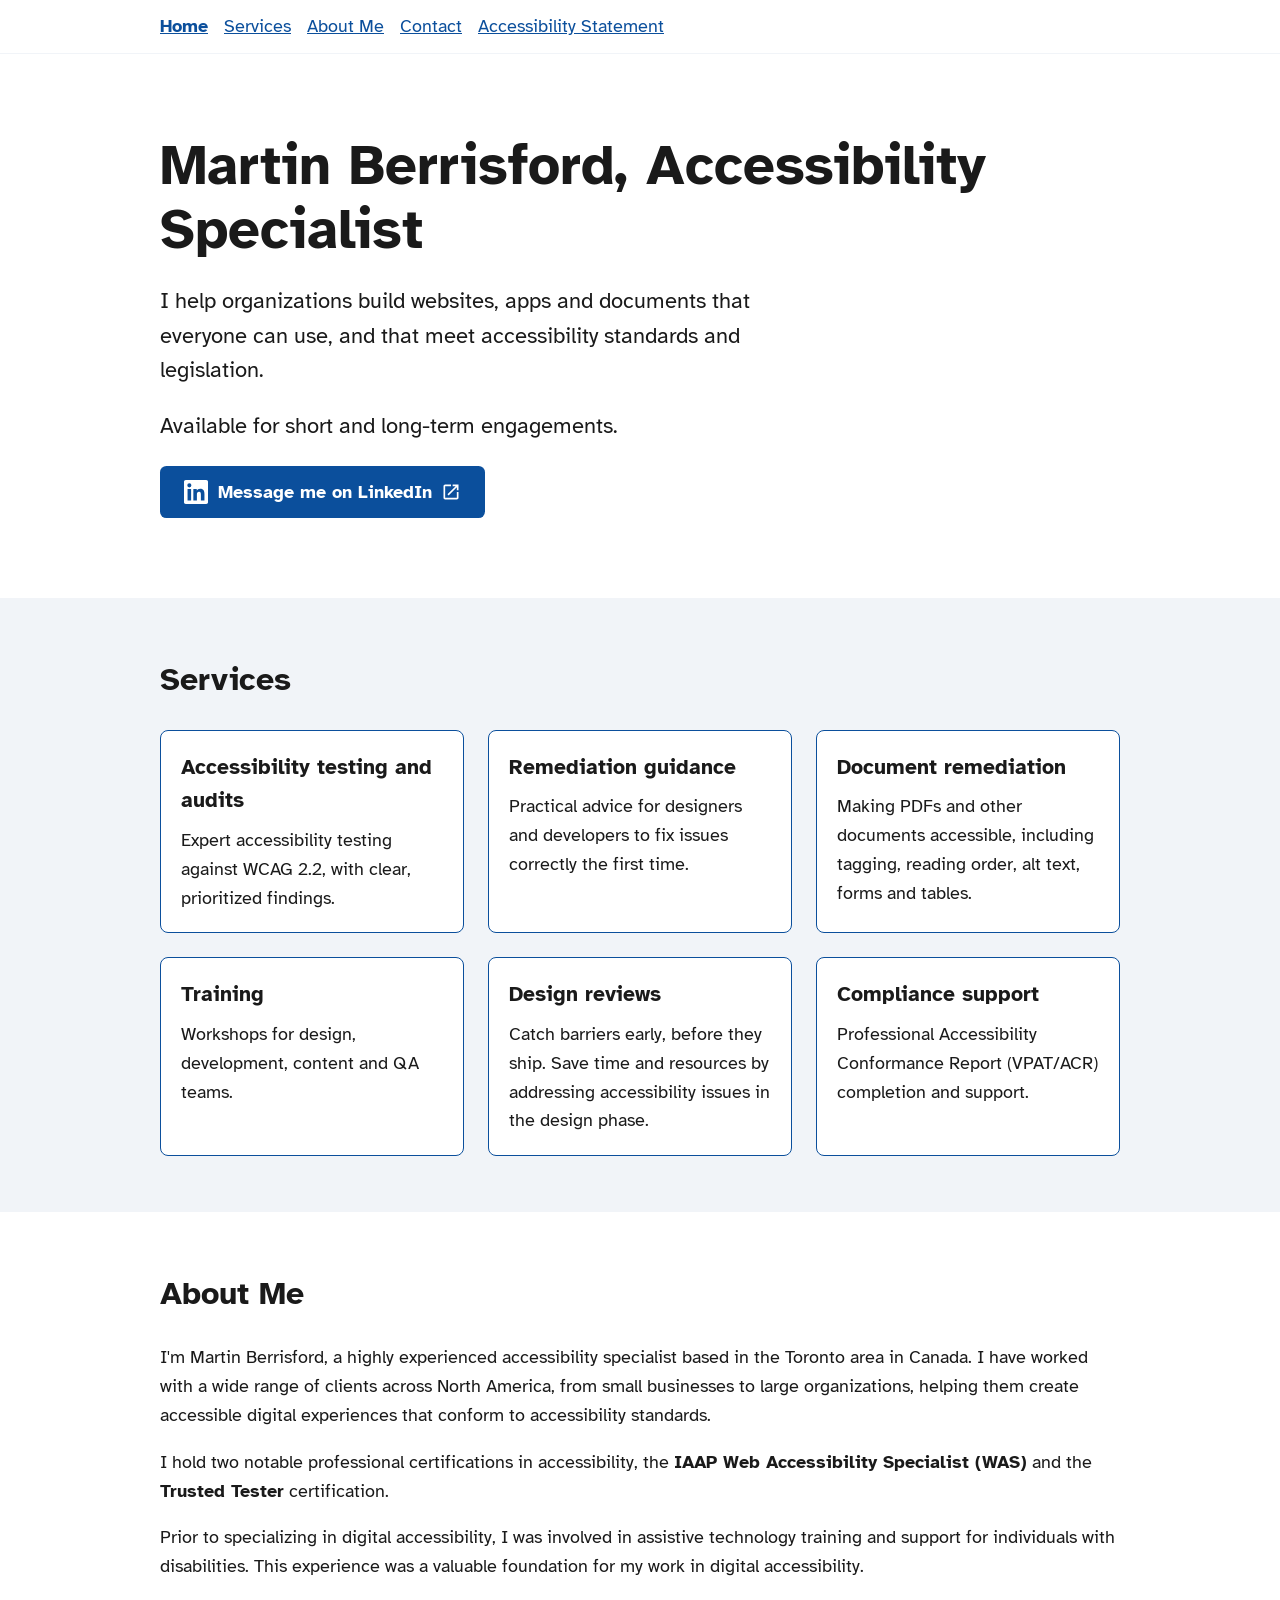
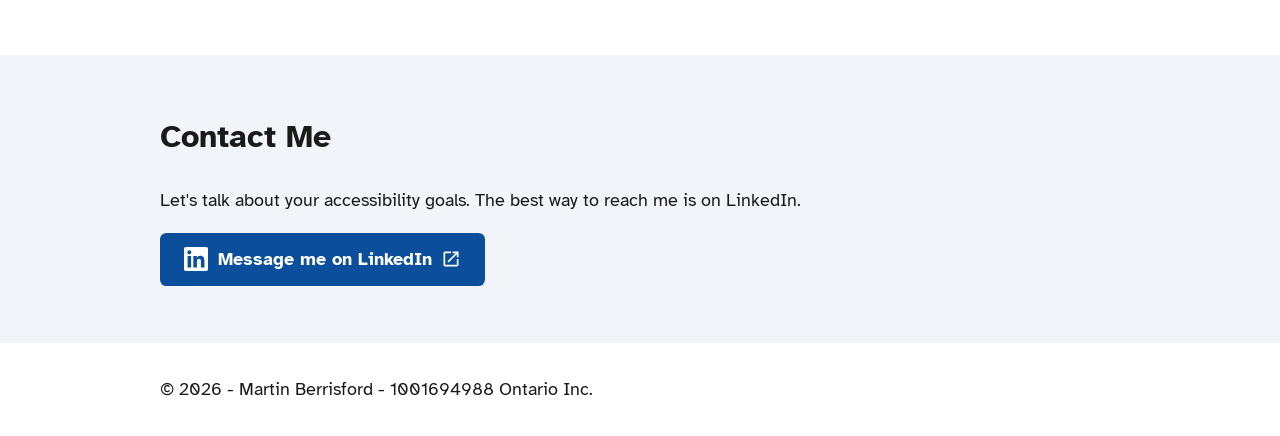
==== index.html @ 7de8f32e "Add accessibility statement page and enhance navigation structure" ====
<!doctype html>
<html lang="en">
  <head>
    <meta charset="UTF-8" />
    <meta name="viewport" content="width=device-width, initial-scale=1.0" />
    <title>Martin Berrisford, Accessibility Specialist</title>
    <meta
      name="description"
      content="Accessibility consulting: Accessibility testing, WCAG audits, remediation guidance, training and compliance support for websites, apps and documents."
    />
    <meta
      property="og:title"
      content="Martin Berrisford, Accessibility Specialist"
    />
    <meta
      property="og:description"
      content="Accessibility testing, audits, remediation guidance and training."
    />
    <meta property="og:type" content="website" />
    <meta property="og:url" content="https://accessibilityspecialist.ca/" />
    <link rel="apple-touch-icon" sizes="180x180" href="/apple-touch-icon.png" />
    <link rel="icon" type="image/png" sizes="32x32" href="/favicon-32x32.png" />
    <link rel="icon" type="image/png" sizes="16x16" href="/favicon-16x16.png" />
    <link rel="manifest" href="/site.webmanifest" />
    <link rel="stylesheet" href="styles.css" />
  </head>

  <body>
    <a class="skip-link" href="#main">Skip to main content</a>
    <header class="site-header">
      <div class="container header-inner">
        <!-- <p class="brand">Martin Berrisford - Accessibility Specialist</p> -->
        <nav aria-label="Main">
          <ul>
            <li><a href="index.html" aria-current="page">Home</a></li>
            <li><a href="#services">Services</a></li>
            <li><a href="#about">About Me</a></li>
            <li><a href="#contact">Contact</a></li>
            <li>
              <a href="accessibility-statement.html">Accessibility Statement</a>
            </li>
          </ul>
        </nav>
      </div>
    </header>

    <main id="main" tabindex="-1">
      <section class="hero">
        <div class="container">
          <h1 id="hero-heading">Martin Berrisford, Accessibility Specialist</h1>
          <!-- <h1 id="hero-heading">Need an Accessibility Specialist?</h1> -->
          <p class="lead">
            I help organizations build websites, apps and documents that
            everyone can use, and that meet accessibility standards and
            legislation.
          </p>
          <p class="lead">Available for short and long-term engagements.</p>
          <a
            class="button"
            href="https://www.linkedin.com/in/martin-berrisford-5a77aa8/"
            target="_blank"
            rel="noopener noreferrer"
            ><svg
              class="icon"
              aria-hidden="true"
              focusable="false"
              viewBox="0 0 24 24"
              width="24"
              height="24"
            >
              <path
                fill="currentColor"
                d="M20.45 20.45h-3.56v-5.57c0-1.33-.03-3.04-1.85-3.04-1.86 0-2.14 1.45-2.14 2.94v5.67H9.35V9h3.41v1.56h.05c.48-.9 1.64-1.85 3.37-1.85 3.6 0 4.27 2.37 4.27 5.46v6.28zM5.34 7.43a2.06 2.06 0 1 1 0-4.12 2.06 2.06 0 0 1 0 4.12zM7.12 20.45H3.56V9h3.56v11.45zM22.22 0H1.77C.79 0 0 .77 0 1.73v20.54C0 23.23.79 24 1.77 24h20.45c.98 0 1.78-.77 1.78-1.73V1.73C24 .77 23.2 0 22.22 0z"
              /></svg
            >Message me on LinkedIn<svg
              class="icon"
              aria-hidden="true"
              focusable="false"
              viewBox="0 0 24 24"
              width="20"
              height="20"
            >
              <path
                fill="currentColor"
                d="M19 19H5V5h7V3H5c-1.1 0-2 .9-2 2v14c0 1.1.9 2 2 2h14c1.1 0 2-.9 2-2v-7h-2v7zM14 3v2h3.59l-9.83 9.83 1.41 1.41L19 6.41V10h2V3h-7z"
              />
            </svg>
            <span class="sr-only">Opens in new tab</span>
          </a>
        </div>
      </section>

      <section id="services" tabindex="-1">
        <div class="container">
          <h2 id="services-heading">Services</h2>
          <ul class="cards">
            <li>
              <h3>Accessibility testing and audits</h3>
              <p>
                Expert accessibility testing against WCAG 2.2, with clear,
                prioritized findings.
              </p>
            </li>
            <li>
              <h3>Remediation guidance</h3>
              <p>
                Practical advice for designers and developers to fix issues
                correctly the first time.
              </p>
            </li>
            <li>
              <h3>Document remediation</h3>
              <p>
                Making PDFs and other documents accessible, including tagging,
                reading order, alt text, forms and tables.
              </p>
            </li>
            <li>
              <h3>Training</h3>
              <p>Workshops for design, development, content and QA teams.</p>
            </li>
            <li>
              <h3>Design reviews</h3>
              <p>
                Catch barriers early, before they ship. Save time and resources
                by addressing accessibility issues in the design phase.
              </p>
            </li>
            <li>
              <h3>Compliance support</h3>
              <p>
                Professional Accessibility Conformance Report (VPAT/ACR)
                completion and support.
              </p>
            </li>
          </ul>
        </div>
      </section>

      <section id="about" tabindex="-1">
        <div class="container">
          <h2 id="about-heading">About Me</h2>
          <p>
            I'm Martin Berrisford, a highly experienced accessibility specialist
            based in the Toronto area in Canada. I have worked with a wide range
            of clients across North America, from small businesses to large
            organizations, helping them create accessible digital experiences
            that conform to accessibility standards.
          </p>
          <p>
            I hold two notable professional certifications in accessibility, the
            <strong>IAAP Web Accessibility Specialist (WAS)</strong> and the
            <strong>Trusted Tester</strong>
            certification.
          </p>
          <p>
            Prior to specializing in digital accessibility, I was involved in
            assistive technology training and support for individuals with
            disabilities. This experience was a valuable foundation for my work
            in digital accessibility.
          </p>
        </div>
      </section>

      <section id="contact" tabindex="-1">
        <div class="container">
          <h2 id="contact-heading">Contact Me</h2>
          <p>
            Let's talk about your accessibility goals. The best way to reach me
            is on LinkedIn.
          </p>
          <a
            class="button"
            href="https://www.linkedin.com/in/martin-berrisford-5a77aa8/"
            ><svg
              class="icon"
              aria-hidden="true"
              focusable="false"
              viewBox="0 0 24 24"
              width="24"
              height="24"
            >
              <path
                fill="currentColor"
                d="M20.45 20.45h-3.56v-5.57c0-1.33-.03-3.04-1.85-3.04-1.86 0-2.14 1.45-2.14 2.94v5.67H9.35V9h3.41v1.56h.05c.48-.9 1.64-1.85 3.37-1.85 3.6 0 4.27 2.37 4.27 5.46v6.28zM5.34 7.43a2.06 2.06 0 1 1 0-4.12 2.06 2.06 0 0 1 0 4.12zM7.12 20.45H3.56V9h3.56v11.45zM22.22 0H1.77C.79 0 0 .77 0 1.73v20.54C0 23.23.79 24 1.77 24h20.45c.98 0 1.78-.77 1.78-1.73V1.73C24 .77 23.2 0 22.22 0z"
              /></svg
            >Message me on LinkedIn<svg
              class="icon"
              aria-hidden="true"
              focusable="false"
              viewBox="0 0 24 24"
              width="20"
              height="20"
            >
              <path
                fill="currentColor"
                d="M19 19H5V5h7V3H5c-1.1 0-2 .9-2 2v14c0 1.1.9 2 2 2h14c1.1 0 2-.9 2-2v-7h-2v7zM14 3v2h3.59l-9.83 9.83 1.41 1.41L19 6.41V10h2V3h-7z"
              />
            </svg>
            <span class="sr-only">Opens in new tab</span>
          </a>
        </div>
      </section>
    </main>

    <footer class="site-footer">
      <div class="container">
        <p>
          &copy; <span id="current-year"></span> - Martin Berrisford -
          1001694988 Ontario Inc.
        </p>
      </div>
    </footer>
    <script>
      document.getElementById("current-year").textContent =
        new Date().getFullYear();
    </script>
  </body>
</html>
---- styles.css ----
@font-face {
  font-family: "Atkinson Hyperlegible";
  font-weight: 400;
  font-display: swap;
  src: url(fonts/atkinson-hyperlegible-latin-400-normal.woff2) format("woff2");
}
@font-face {
  font-family: "Atkinson Hyperlegible";
  font-weight: 700;
  font-display: swap;
  src: url(fonts/atkinson-hyperlegible-latin-700-normal.woff2) format("woff2");
}
:root {
  --fg: #1a1a1a;
  --bg: #fff;
  --alt: #f1f4f8;
  --accent: #0b4f9c;
  --accent-fg: #fff;
}

@media (prefers-color-scheme: dark) {
  :root {
    --fg: #f2f2f2;
    --bg: #121417;
    --alt: #1c2026;
    --accent: #8ec1ff;
    --accent-fg: #0a0a0a;
  }
}

html {
  scroll-behavior: smooth;
}

@media (prefers-reduced-motion: reduce) {
  html {
    scroll-behavior: auto;
  }
}

body {
  margin: 0;
  font:
    1.125rem/1.6 "Atkinson Hyperlegible",
    system-ui,
    sans-serif;
  color: var(--fg);
  background: var(--bg);
}

.container {
  max-width: 60rem;
  margin: 0 auto;
  padding: 0 1.25rem;
}

a {
  color: var(--accent);
}

a:focus-visible {
  outline: 3px solid currentColor;
  outline-offset: 3px;
}

.skip-link {
  position: absolute;
  left: 1rem;
  top: -4rem;
  background: var(--accent);
  color: var(--accent-fg);
  padding: 0.5rem 1rem;
  z-index: 10;
}

.skip-link:focus {
  top: 1rem;
}

.site-header {
  background: var(--bg);
  border-bottom: 1px solid var(--alt);
}

.header-inner {
  display: flex;
  flex-wrap: wrap;
  justify-content: space-between;
  align-items: center;
  gap: 0.5rem 1.5rem;
  padding-block: 0.75rem;
}

.brand {
  margin: 0;
  font-weight: 700;
  font-size: 1.5rem;
}

nav ul {
  display: flex;
  flex-wrap: wrap;
  gap: 1rem;
  list-style: none;
  margin: 0;
  padding: 0;
  font-size: 1.125rem;
}

section {
  padding: 3.5rem 0;
}

section:nth-of-type(even) {
  background: var(--alt);
}

.hero {
  padding: 5rem 0;
}

h1 {
  font-size: clamp(2.25rem, 6vw, 3.5rem);
  line-height: 1.15;
  margin: 0 0 1rem;
}

h2 {
  font-size: 2rem;
  margin: 0 0 1.5rem;
}

h3 {
  margin: 0 0 0.5rem;
}

.lead {
  font-size: 1.35rem;
  max-width: 40rem;
}

.button {
  display: inline-flex;
  align-items: center;
  gap: 0.6rem;
  background: var(--accent);
  color: var(--accent-fg);
  padding: 0.75rem 1.5rem;
  border-radius: 0.4rem;
  font-weight: 700;
  text-decoration: none;
}

.button:hover {
  text-decoration: underline;
}

.button:focus-visible {
  outline: 3px solid var(--fg);
  outline-offset: 3px;
}

.cards {
  list-style: none;
  margin: 0;
  padding: 0;
  display: grid;
  gap: 1.5rem;
  grid-template-columns: repeat(auto-fit, minmax(16rem, 1fr));
}

.cards li {
  border: 1px solid var(--accent);
  border-radius: 0.5rem;
  padding: 1.25rem;
  background: var(--bg);
}

.cards p {
  margin: 0;
}

.steps {
  padding-left: 1.5rem;
}

.site-footer {
  padding: 2rem 0;
  border-top: 1px solid var(--alt);
}

.site-footer p {
  margin: 0;
}

.icon {
  flex: none;
}

.sr-only {
  position: absolute;
  width: 1px;
  height: 1px;
  padding: 0;
  margin: -1px;
  overflow: hidden;
  clip: rect(0, 0, 0, 0);
  white-space: nowrap;
  border: 0;
}

[aria-current="page"] {
  font-weight: 700;
}
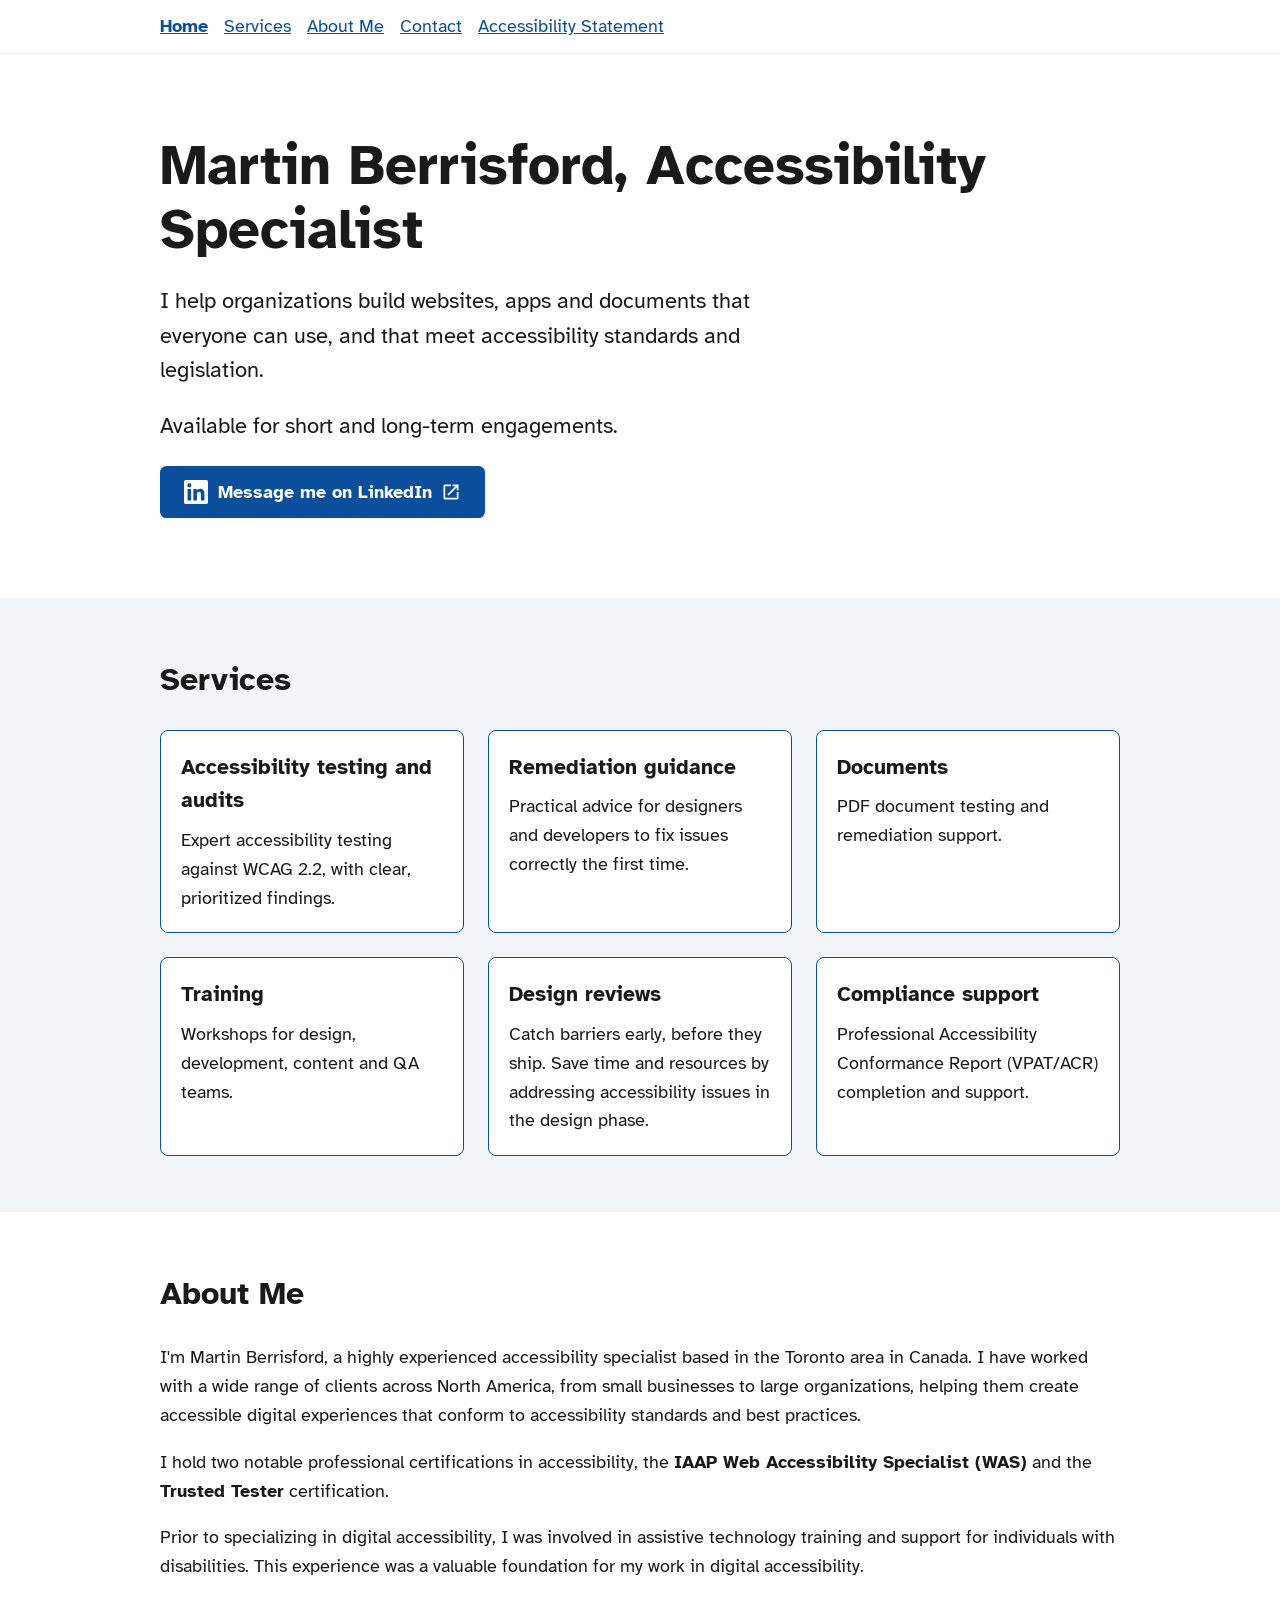
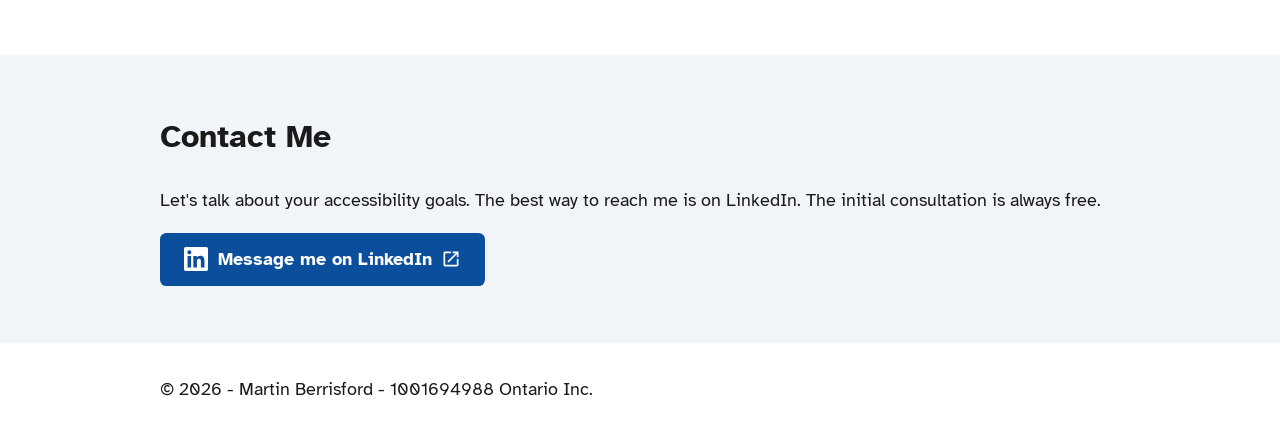
==== commit bc77c8d0: "Refine accessibility content for clarity and conciseness in index and accessibility statement pages" ====
--- a/index.html
+++ b/index.html
@@ -30,7 +30,7 @@
     <header class="site-header">
       <div class="container header-inner">
         <!-- <p class="brand">Martin Berrisford - Accessibility Specialist</p> -->
-        <nav aria-label="Main">
+        <nav aria-label="Site">
           <ul>
             <li><a href="index.html" aria-current="page">Home</a></li>
             <li><a href="#services">Services</a></li>
@@ -109,11 +109,8 @@
               </p>
             </li>
             <li>
-              <h3>Document remediation</h3>
-              <p>
-                Making PDFs and other documents accessible, including tagging,
-                reading order, alt text, forms and tables.
-              </p>
+              <h3>Documents</h3>
+              <p>PDF document testing and remediation support.</p>
             </li>
             <li>
               <h3>Training</h3>
@@ -145,7 +142,7 @@
             based in the Toronto area in Canada. I have worked with a wide range
             of clients across North America, from small businesses to large
             organizations, helping them create accessible digital experiences
-            that conform to accessibility standards.
+            that conform to accessibility standards and best practices.
           </p>
           <p>
             I hold two notable professional certifications in accessibility, the
@@ -167,7 +164,7 @@
           <h2 id="contact-heading">Contact Me</h2>
           <p>
             Let's talk about your accessibility goals. The best way to reach me
-            is on LinkedIn.
+            is on LinkedIn. The initial consultation is always free.
           </p>
           <a
             class="button"
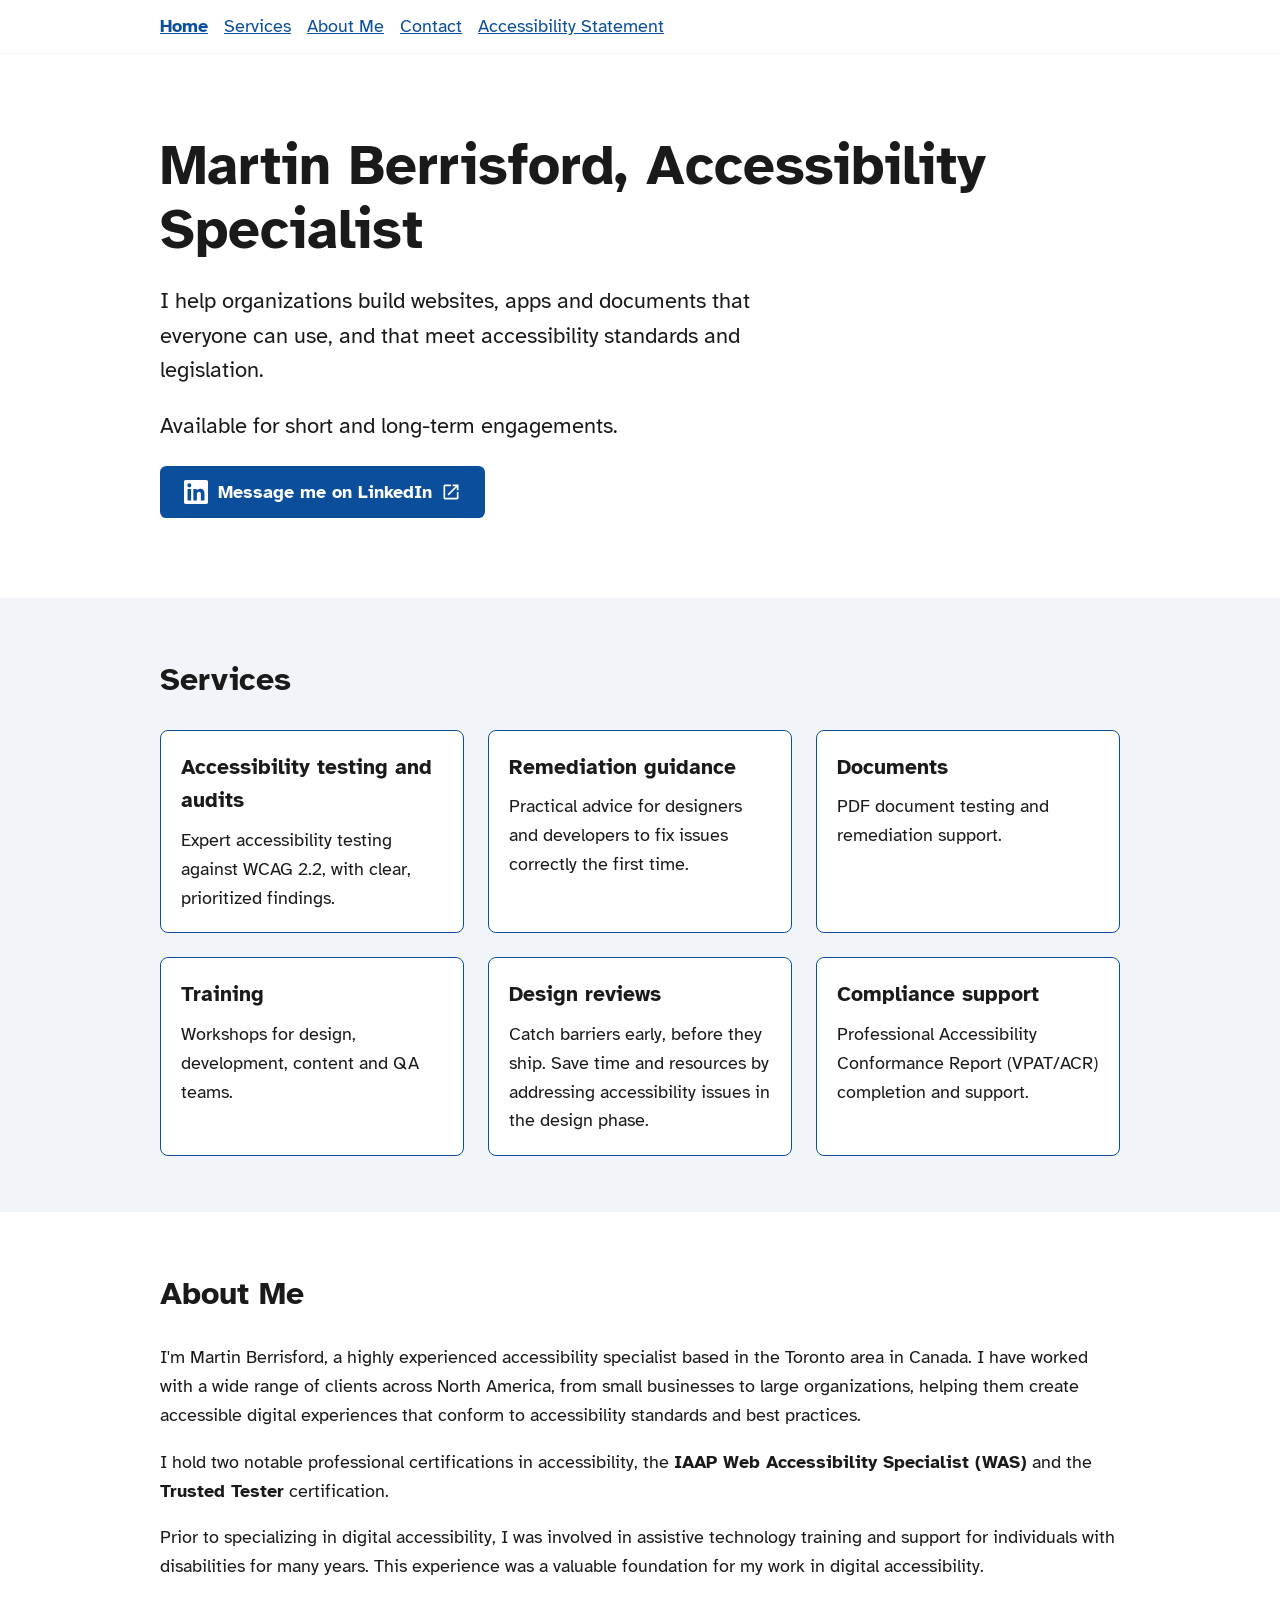
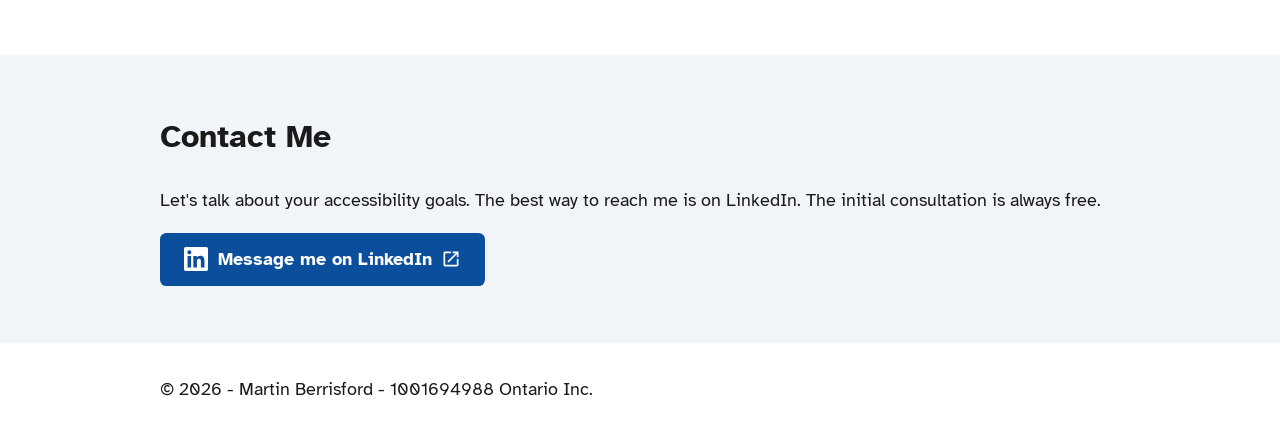
==== commit 0483f94f: "Refine wording in the about section" ====
--- a/index.html
+++ b/index.html
@@ -18,10 +18,8 @@
     />
     <meta property="og:type" content="website" />
     <meta property="og:url" content="https://accessibilityspecialist.ca/" />
-    <link rel="apple-touch-icon" sizes="180x180" href="/apple-touch-icon.png" />
-    <link rel="icon" type="image/png" sizes="32x32" href="/favicon-32x32.png" />
-    <link rel="icon" type="image/png" sizes="16x16" href="/favicon-16x16.png" />
-    <link rel="manifest" href="/site.webmanifest" />
+    <meta name="format-detection" content="telephone=no" />
+    <link rel="icon" href="favicon.ico" />
     <link rel="stylesheet" href="styles.css" />
   </head>
 
@@ -60,6 +58,7 @@
             href="https://www.linkedin.com/in/martin-berrisford-5a77aa8/"
             target="_blank"
             rel="noopener noreferrer"
+            aria-label="Message me on LinkedIn. External, opens in new tab."
             ><svg
               class="icon"
               aria-hidden="true"
@@ -85,7 +84,6 @@
                 d="M19 19H5V5h7V3H5c-1.1 0-2 .9-2 2v14c0 1.1.9 2 2 2h14c1.1 0 2-.9 2-2v-7h-2v7zM14 3v2h3.59l-9.83 9.83 1.41 1.41L19 6.41V10h2V3h-7z"
               />
             </svg>
-            <span class="sr-only">Opens in new tab</span>
           </a>
         </div>
       </section>
@@ -153,8 +151,8 @@
           <p>
             Prior to specializing in digital accessibility, I was involved in
             assistive technology training and support for individuals with
-            disabilities. This experience was a valuable foundation for my work
-            in digital accessibility.
+            disabilities for many years. This experience was a valuable
+            foundation for my work in digital accessibility.
           </p>
         </div>
       </section>
@@ -169,6 +167,9 @@
           <a
             class="button"
             href="https://www.linkedin.com/in/martin-berrisford-5a77aa8/"
+            target="_blank"
+            rel="noopener noreferrer"
+            aria-label="Message me on LinkedIn. External, opens in new tab."
             ><svg
               class="icon"
               aria-hidden="true"
@@ -194,7 +195,6 @@
                 d="M19 19H5V5h7V3H5c-1.1 0-2 .9-2 2v14c0 1.1.9 2 2 2h14c1.1 0 2-.9 2-2v-7h-2v7zM14 3v2h3.59l-9.83 9.83 1.41 1.41L19 6.41V10h2V3h-7z"
               />
             </svg>
-            <span class="sr-only">Opens in new tab</span>
           </a>
         </div>
       </section>
